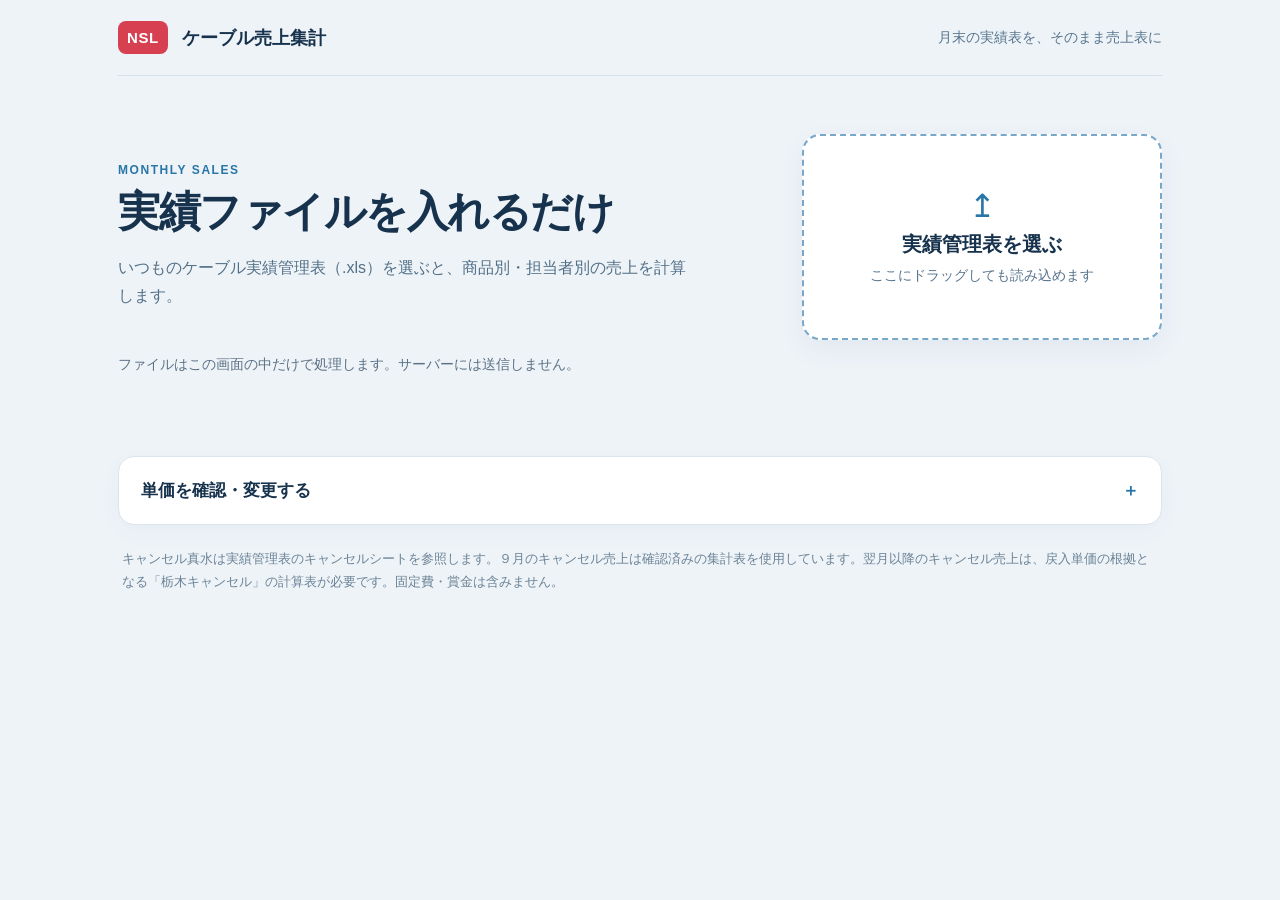
==== cable-sales/index.html @ c343bfc4 "Add cable sales calculator" ====
<!doctype html><html lang="ja"><head><meta charset="utf-8"><meta name="viewport" content="width=device-width,initial-scale=1"><meta name="theme-color" content="#17365d"><title>ケーブル売上集計</title><link rel="stylesheet" href="./style.css"></head><body>
<main class="shell">
 <header><div class="brand"><span class="mark">NSL</span><span>ケーブル売上集計</span></div><span class="header-note">月末の実績表を、そのまま売上表に</span></header>
 <section class="workspace" aria-labelledby="heading"><div class="intro"><p class="eyebrow">MONTHLY SALES</p><h1 id="heading">実績ファイルを入れるだけ</h1><p>いつものケーブル実績管理表（.xls）を選ぶと、商品別・担当者別の売上を計算します。</p></div>
  <label id="drop" class="drop"><span class="drop-icon" aria-hidden="true">↥</span><strong>実績管理表を選ぶ</strong><span>ここにドラッグしても読み込めます</span><input id="file" type="file" accept=".xls,application/vnd.ms-excel"></label>
  <div id="status" class="notice" role="status">ファイルはこの画面の中だけで処理します。サーバーには送信しません。</div>
 </section>
 <section id="results" hidden aria-live="polite"><div class="result-head"><div><p class="eyebrow" id="period"></p><h2>売上集計</h2></div><button id="download" type="button" class="primary">Excel売上表を保存</button></div>
  <div class="stats"><div class="stat"><span>営業売上（キャンセル控除後）</span><strong id="total"></strong></div><div class="stat"><span>対象の契約</span><strong id="contract-count"></strong></div></div>
  <div id="warnings" class="warning" hidden></div>
  <div class="card"><h3>営業・売上区分</h3><div class="scroll"><table><thead><tr><th>区分</th><th>戸建真水数／件数</th><th>売上</th></tr></thead><tbody id="categories"></tbody></table></div><p class="table-note">「電話・その他」は、区分別の売上と営業売上を一致させるために表示しています。キャンの売上はマイナスです。</p></div>
  <div class="card rep-card"><h3>担当者別</h3><div class="scroll"><table><thead><tr><th>担当</th><th>売上</th><th>実績</th><th>戸建真水数</th><th>キャンセル真水</th><th>OP件数</th></tr></thead><tbody id="reps"></tbody></table></div><p class="table-note">実績 ＝ 戸建真水数 − キャンセル真水。売上はキャンセル売上を控除しています。</p></div>
  <div id="cancel-breakdown" class="card rep-card" hidden><h3>９月のキャンセル内訳</h3><div class="scroll"><table><thead><tr><th>区分</th><th>件数</th><th>戻入売上</th></tr></thead><tbody><tr><th>TV</th><td>1</td><td>20,000円</td></tr><tr><th>NET</th><td>2</td><td>42,000円</td></tr><tr><th>TEL</th><td>1</td><td>6,000円</td></tr><tr><th>OP</th><td>1</td><td>4,000円</td></tr><tr><th>合計</th><td>真水3</td><td>72,000円</td></tr></tbody></table></div><p class="table-note">添付の栃木キャンセル集計表に記載された金額です。</p></div>
  <details class="card detail"><summary>商品ごとの件数・売上を見る</summary><div class="scroll"><table><thead><tr><th>商品</th><th>件数</th><th>単価</th><th>売上</th></tr></thead><tbody id="items"></tbody></table></div></details>
 </section>
 <details class="card settings"><summary>単価を確認・変更する</summary><p>初期単価は添付の「売上管理表.xlsx」の栃木PK・151行です。変更内容はこの端末に保存され、次回の集計にも使われます。</p><div id="price-list" class="price-list"></div></details>
 <p class="footnote">キャンセル真水は実績管理表のキャンセルシートを参照します。９月のキャンセル売上は確認済みの集計表を使用しています。翌月以降のキャンセル売上は、戻入単価の根拠となる「栃木キャンセル」の計算表が必要です。固定費・賞金は含みません。</p>
</main><script type="module" src="./app.js"></script></body></html>
---- cable-sales/style.css ----
:root{font-family:-apple-system,BlinkMacSystemFont,"Hiragino Kaku Gothic ProN","Noto Sans JP",Meiryo,sans-serif;color:#17324d;background:#eef3f8;font-size:16px}*{box-sizing:border-box}body{margin:0}.shell{max-width:1100px;margin:auto;padding:0 28px 70px}header{height:76px;display:flex;align-items:center;justify-content:space-between;border-bottom:1px solid #d4e1ec}.brand{display:flex;align-items:center;gap:14px;font-size:18px;font-weight:800}.mark{color:#fff;background:#d64051;border-radius:8px;padding:8px 9px;letter-spacing:.04em;font-size:15px}.header-note{color:#58758e;font-size:14px}.workspace{display:grid;grid-template-columns:1fr 360px;gap:16px 40px;align-items:center;padding:58px 0 48px}.intro h1{font-size:clamp(28px,4vw,42px);letter-spacing:-.035em;margin:8px 0 14px;line-height:1.3}.intro p:last-child{color:#527087;line-height:1.8;margin:0;max-width:570px}.eyebrow{font-size:12px;font-weight:800;letter-spacing:.13em;color:#2876a7;margin:0}.drop{display:flex;flex-direction:column;align-items:center;justify-content:center;gap:9px;text-align:center;background:#fff;border:2px dashed #78a8c9;border-radius:18px;min-height:206px;cursor:pointer;box-shadow:0 10px 26px #294c7110;transition:.2s}.drop:hover,.drop.drag{border-color:#d64051;background:#fff8f9;transform:translateY(-2px)}.drop strong{font-size:20px}.drop span:not(.drop-icon){font-size:14px;color:#58758e}.drop-icon{font-size:32px;color:#2876a7;line-height:1}.drop input{position:absolute;width:1px;height:1px;opacity:0}.drop:focus-within{outline:3px solid #75b2e8}.notice{grid-column:1/-1;color:#5c7185;font-size:14px;min-height:22px}.notice.ok{color:#125c55}.notice.error{color:#b02538;font-weight:700}.result-head{display:flex;justify-content:space-between;align-items:end;gap:20px;margin:0 0 20px}.result-head h2{font-size:27px;margin:5px 0 0}.primary{background:#d64051;border:0;border-radius:10px;color:#fff;font:inherit;font-weight:800;padding:15px 22px;cursor:pointer;box-shadow:0 5px 13px #ae294044}.primary:hover{background:#bd2e40}.stats{display:grid;grid-template-columns:2fr 1fr;gap:16px;margin-bottom:20px}.stat{background:#17365d;color:#fff;border-radius:16px;padding:24px 28px;display:flex;flex-direction:column;gap:9px}.stat:nth-child(2){background:#2674a7}.stat span{font-size:14px;opacity:.85}.stat strong{font-size:clamp(26px,3vw,38px);font-variant-numeric:tabular-nums}.grids{display:grid;grid-template-columns:1fr 1fr;gap:16px}.card{background:#fff;border:1px solid #dbe5ed;border-radius:16px;padding:22px;box-shadow:0 8px 23px #294c7109}.card h3{margin:0 0 13px;font-size:18px}table{border-collapse:collapse;width:100%;font-variant-numeric:tabular-nums}th,td{padding:12px 8px;border-bottom:1px solid #e6edf3;font-weight:500;text-align:right;white-space:nowrap}th:first-child{text-align:left}thead th{color:#638098;font-size:13px;font-weight:700}tbody tr:last-child th,tbody tr:last-child td{border-bottom:0}.warning{background:#fff0d7;color:#745012;border-radius:10px;padding:14px 18px;margin:0 0 18px;line-height:1.5}.detail{margin-top:16px}.detail summary,.settings summary{font-size:17px;font-weight:800;cursor:pointer;list-style:none}.detail summary:after,.settings summary:after{content:'＋';float:right;color:#2876a7}.detail[open] summary:after,.settings[open] summary:after{content:'−'}.detail .scroll{overflow-x:auto;margin-top:18px}.settings{margin-top:30px}.settings p{color:#58758e;font-size:14px;line-height:1.7}.price-list{display:grid;grid-template-columns:1fr 1fr;gap:1px 28px;max-height:420px;overflow:auto}.price-row{display:flex;justify-content:space-between;align-items:center;gap:16px;padding:9px 0;border-bottom:1px solid #e6edf3;font-size:14px}.price-row>span:first-child{display:flex;flex-direction:column;line-height:1.4;min-width:0}.price-row small{color:#7290a6;font-size:12px}.price-input{white-space:nowrap}.price-input input{width:100px;border:1px solid #bdceda;border-radius:8px;padding:8px;font:inherit;text-align:right}.footnote{font-size:13px;color:#6b8396;line-height:1.8;margin:22px 4px}@media(max-width:750px){.shell{padding:0 17px 48px}header{height:64px}.header-note{display:none}.workspace{grid-template-columns:1fr;padding:32px 0}.drop{min-height:160px}.result-head{align-items:stretch;flex-direction:column}.primary{width:100%}.grids,.price-list{grid-template-columns:1fr}.stats{gap:9px}.stat{padding:18px}.stat strong{font-size:24px}.card{padding:17px}th,td{font-size:14px;padding:11px 4px}}
.card+.card{margin-top:16px}.scroll{overflow-x:auto}.table-note{color:#6b8396;font-size:13px;line-height:1.6;margin:13px 0 0}.rep-card{margin-top:16px}.rep-card table{min-width:720px}@media(max-width:750px){.rep-card table{min-width:720px}}
.primary:disabled{background:#97aaba;box-shadow:none;cursor:not-allowed}
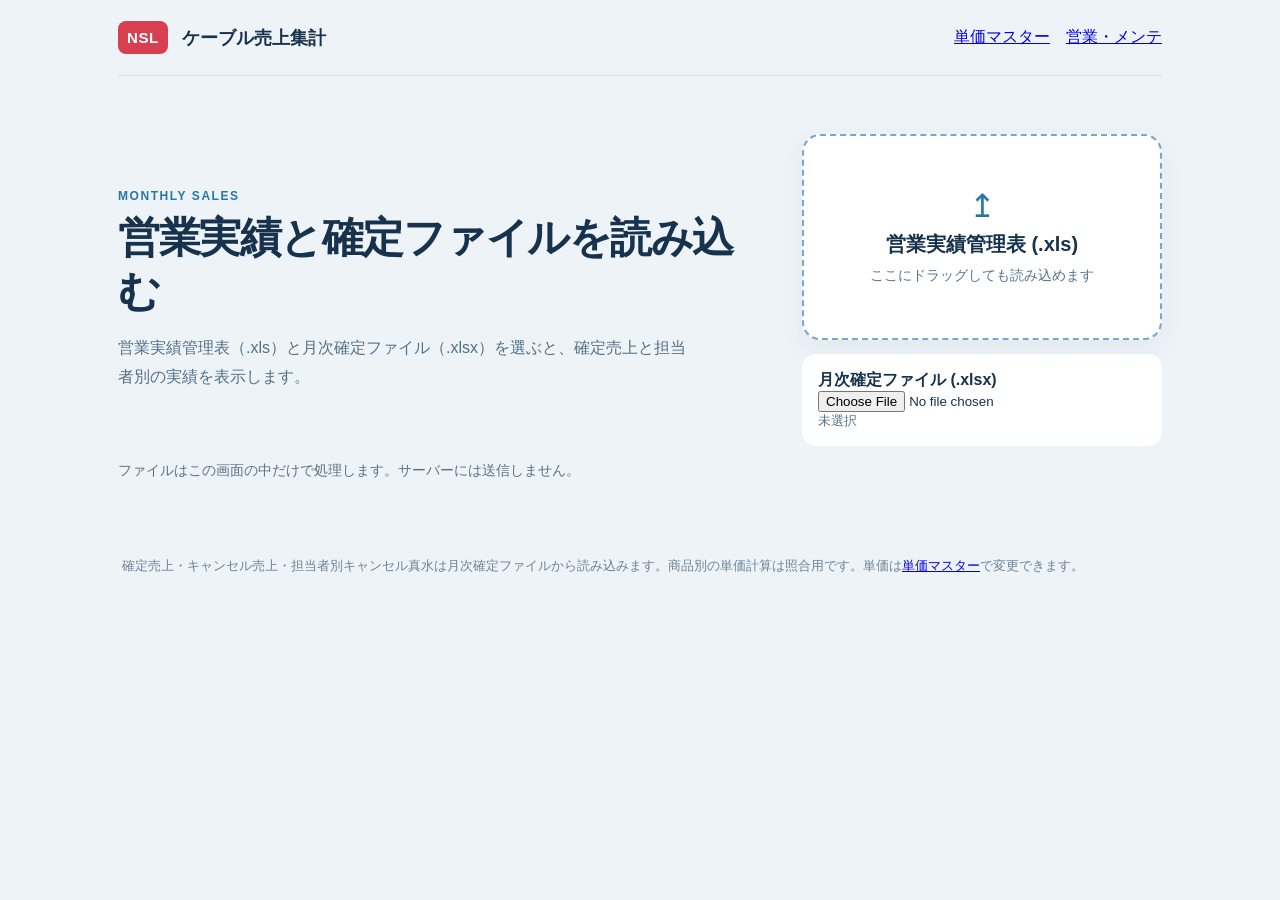
==== commit cef37a76: "Use confirmed sales and cancellation data; add price master" ====
--- a/cable-sales/index.html
+++ b/cable-sales/index.html
@@ -1,18 +1,17 @@
 <!doctype html><html lang="ja"><head><meta charset="utf-8"><meta name="viewport" content="width=device-width,initial-scale=1"><meta name="theme-color" content="#17365d"><title>ケーブル売上集計</title><link rel="stylesheet" href="./style.css"></head><body>
 <main class="shell">
- <header><div class="brand"><span class="mark">NSL</span><span>ケーブル売上集計</span></div><span class="header-note">月末の実績表を、そのまま売上表に</span></header>
- <section class="workspace" aria-labelledby="heading"><div class="intro"><p class="eyebrow">MONTHLY SALES</p><h1 id="heading">実績ファイルを入れるだけ</h1><p>いつものケーブル実績管理表（.xls）を選ぶと、商品別・担当者別の売上を計算します。</p></div>
-  <label id="drop" class="drop"><span class="drop-icon" aria-hidden="true">↥</span><strong>実績管理表を選ぶ</strong><span>ここにドラッグしても読み込めます</span><input id="file" type="file" accept=".xls,application/vnd.ms-excel"></label>
+ <header><div class="brand"><span class="mark">NSL</span><span>ケーブル売上集計</span></div><nav><a href="./price-master/">単価マスター</a>　<a href="./pkone/">営業・メンテ</a></nav></header>
+ <section class="workspace" aria-labelledby="heading"><div class="intro"><p class="eyebrow">MONTHLY SALES</p><h1 id="heading">営業実績と確定ファイルを読み込む</h1><p>営業実績管理表（.xls）と月次確定ファイル（.xlsx）を選ぶと、確定売上と担当者別の実績を表示します。</p></div>
+  <div><label id="drop" class="drop"><span class="drop-icon" aria-hidden="true">↥</span><strong>営業実績管理表 (.xls)</strong><span>ここにドラッグしても読み込めます</span><input id="file" type="file" accept=".xls,application/vnd.ms-excel"></label><label class="input-card" style="display:block;margin-top:14px;padding:16px;background:white;border-radius:14px"><strong>月次確定ファイル (.xlsx)</strong><input id="confirmed" type="file" accept=".xlsx"><span id="confirmed-name" style="display:block;color:#58758e;font-size:13px">未選択</span></label></div>
   <div id="status" class="notice" role="status">ファイルはこの画面の中だけで処理します。サーバーには送信しません。</div>
  </section>
  <section id="results" hidden aria-live="polite"><div class="result-head"><div><p class="eyebrow" id="period"></p><h2>売上集計</h2></div><button id="download" type="button" class="primary">Excel売上表を保存</button></div>
-  <div class="stats"><div class="stat"><span>営業売上（キャンセル控除後）</span><strong id="total"></strong></div><div class="stat"><span>対象の契約</span><strong id="contract-count"></strong></div></div>
+  <div class="stats"><div class="stat"><span>確定ファイルの営業売上（キャンセル控除後）</span><strong id="total"></strong></div><div class="stat"><span>対象の契約</span><strong id="contract-count"></strong></div></div>
   <div id="warnings" class="warning" hidden></div>
-  <div class="card"><h3>営業・売上区分</h3><div class="scroll"><table><thead><tr><th>区分</th><th>戸建真水数／件数</th><th>売上</th></tr></thead><tbody id="categories"></tbody></table></div><p class="table-note">「電話・その他」は、区分別の売上と営業売上を一致させるために表示しています。キャンの売上はマイナスです。</p></div>
-  <div class="card rep-card"><h3>担当者別</h3><div class="scroll"><table><thead><tr><th>担当</th><th>売上</th><th>実績</th><th>戸建真水数</th><th>キャンセル真水</th><th>OP件数</th></tr></thead><tbody id="reps"></tbody></table></div><p class="table-note">実績 ＝ 戸建真水数 − キャンセル真水。売上はキャンセル売上を控除しています。</p></div>
-  <div id="cancel-breakdown" class="card rep-card" hidden><h3>９月のキャンセル内訳</h3><div class="scroll"><table><thead><tr><th>区分</th><th>件数</th><th>戻入売上</th></tr></thead><tbody><tr><th>TV</th><td>1</td><td>20,000円</td></tr><tr><th>NET</th><td>2</td><td>42,000円</td></tr><tr><th>TEL</th><td>1</td><td>6,000円</td></tr><tr><th>OP</th><td>1</td><td>4,000円</td></tr><tr><th>合計</th><td>真水3</td><td>72,000円</td></tr></tbody></table></div><p class="table-note">添付の栃木キャンセル集計表に記載された金額です。</p></div>
-  <details class="card detail"><summary>商品ごとの件数・売上を見る</summary><div class="scroll"><table><thead><tr><th>商品</th><th>件数</th><th>単価</th><th>売上</th></tr></thead><tbody id="items"></tbody></table></div></details>
+  <div class="card"><h3>営業・売上区分</h3><div class="scroll"><table><thead><tr><th>区分</th><th>戸建真水数／件数</th><th>確定売上</th></tr></thead><tbody id="categories"></tbody></table></div><p class="table-note">確定ファイルの「実績」シートを使用しています。キャンセル売上は一度だけ控除します。</p></div>
+  <div class="card rep-card"><h3>担当者別</h3><div class="scroll"><table><thead><tr><th>担当</th><th>売上</th><th>実績</th><th>戸建真水数</th><th>キャンセル真水</th><th>OP件数</th></tr></thead><tbody id="reps"></tbody></table></div><p class="table-note">実績 ＝ 実績表の戸建真水数 − 確定表のキャンセル真水。担当者売上には固定費と未配賦調整額を含みません。</p></div>
+  <div id="cancel-breakdown" class="card rep-card"><h3>確定ファイルのキャンセル</h3><div class="scroll"><table><thead><tr><th>担当者</th><th>キャンセル真水</th><th>戻入売上</th></tr></thead><tbody id="cancel-rows"></tbody></table></div></div>
+  <details class="card detail"><summary>商品ごとの単価参考計算を見る</summary><div class="scroll"><table><thead><tr><th>商品</th><th>件数</th><th>単価</th><th>参考売上</th></tr></thead><tbody id="items"></tbody></table></div></details>
  </section>
- <details class="card settings"><summary>単価を確認・変更する</summary><p>初期単価は添付の「売上管理表.xlsx」の栃木PK・151行です。変更内容はこの端末に保存され、次回の集計にも使われます。</p><div id="price-list" class="price-list"></div></details>
- <p class="footnote">キャンセル真水は実績管理表のキャンセルシートを参照します。９月のキャンセル売上は確認済みの集計表を使用しています。翌月以降のキャンセル売上は、戻入単価の根拠となる「栃木キャンセル」の計算表が必要です。固定費・賞金は含みません。</p>
-</main><script type="module" src="./app.js"></script></body></html>
+ <p class="footnote">確定売上・キャンセル売上・担当者別キャンセル真水は月次確定ファイルから読み込みます。商品別の単価計算は照合用です。単価は<a href="./price-master/">単価マスター</a>で変更できます。</p>
+</main><script src="./pkone/jszip.min.js"></script><script type="module" src="./app.js"></script></body></html>
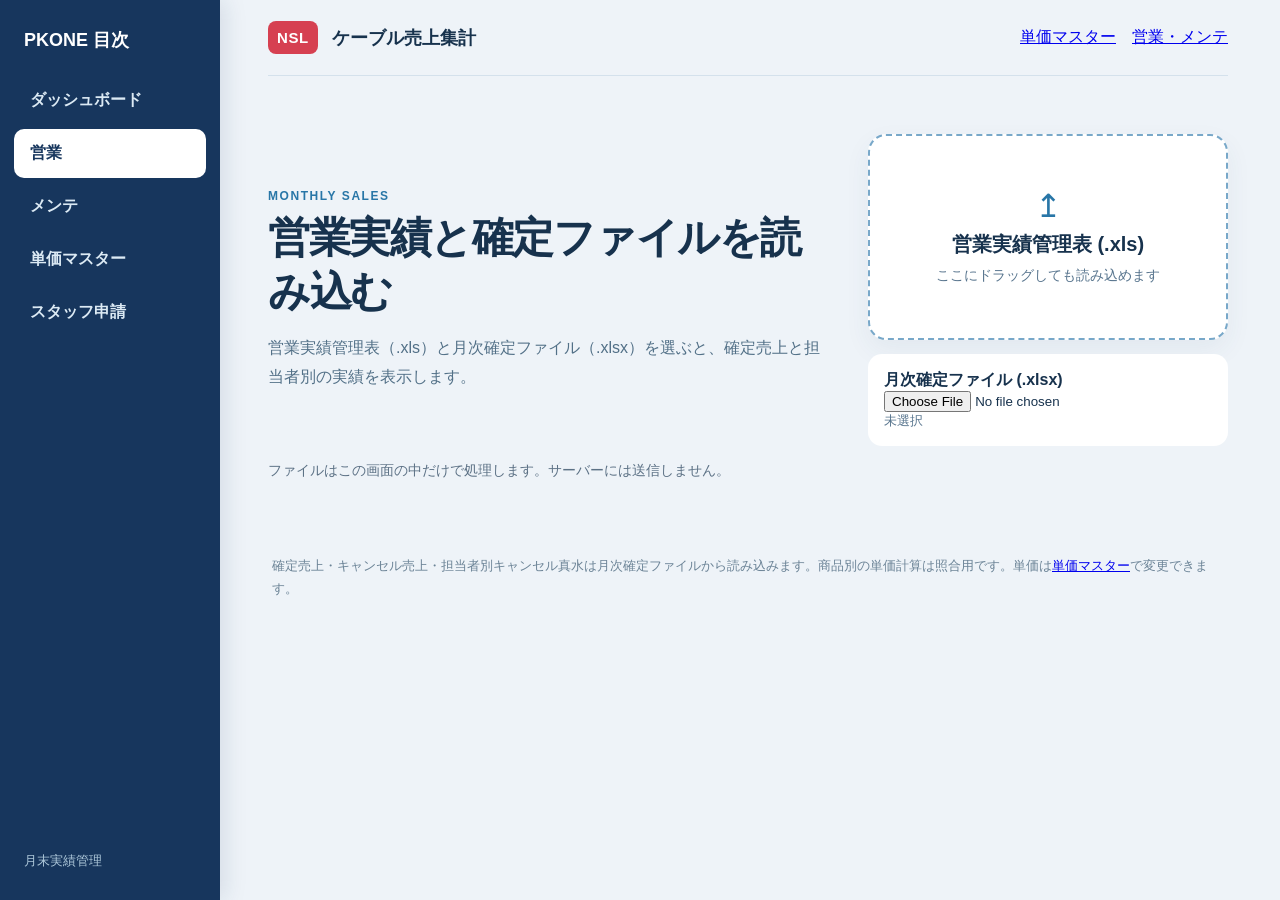
==== commit 59a95377: "Unify staff names and add shared sidebar navigation" ====
--- a/cable-sales/index.html
+++ b/cable-sales/index.html
@@ -1,4 +1,4 @@
-<!doctype html><html lang="ja"><head><meta charset="utf-8"><meta name="viewport" content="width=device-width,initial-scale=1"><meta name="theme-color" content="#17365d"><title>ケーブル売上集計</title><link rel="stylesheet" href="./style.css"></head><body>
+<!doctype html><html lang="ja"><head><meta charset="utf-8"><meta name="viewport" content="width=device-width,initial-scale=1"><meta name="theme-color" content="#17365d"><title>ケーブル売上集計</title><link rel="stylesheet" href="./style.css"><link rel="stylesheet" href="./sidebar.css"></head><body>
 <main class="shell">
  <header><div class="brand"><span class="mark">NSL</span><span>ケーブル売上集計</span></div><nav><a href="./price-master/">単価マスター</a>　<a href="./pkone/">営業・メンテ</a></nav></header>
  <section class="workspace" aria-labelledby="heading"><div class="intro"><p class="eyebrow">MONTHLY SALES</p><h1 id="heading">営業実績と確定ファイルを読み込む</h1><p>営業実績管理表（.xls）と月次確定ファイル（.xlsx）を選ぶと、確定売上と担当者別の実績を表示します。</p></div>
@@ -9,9 +9,9 @@
   <div class="stats"><div class="stat"><span>確定ファイルの営業売上（キャンセル控除後）</span><strong id="total"></strong></div><div class="stat"><span>対象の契約</span><strong id="contract-count"></strong></div></div>
   <div id="warnings" class="warning" hidden></div>
   <div class="card"><h3>営業・売上区分</h3><div class="scroll"><table><thead><tr><th>区分</th><th>戸建真水数／件数</th><th>確定売上</th></tr></thead><tbody id="categories"></tbody></table></div><p class="table-note">確定ファイルの「実績」シートを使用しています。キャンセル売上は一度だけ控除します。</p></div>
-  <div class="card rep-card"><h3>担当者別</h3><div class="scroll"><table><thead><tr><th>担当</th><th>売上</th><th>実績</th><th>戸建真水数</th><th>キャンセル真水</th><th>OP件数</th></tr></thead><tbody id="reps"></tbody></table></div><p class="table-note">実績 ＝ 実績表の戸建真水数 − 確定表のキャンセル真水。担当者売上には固定費と未配賦調整額を含みません。</p></div>
+  <div class="card rep-card"><h3>担当者別</h3><div class="scroll"><table><thead><tr><th>担当</th><th>確定ファイルの担当売上</th><th>実績</th><th>戸建真水数</th><th>キャンセル真水</th><th>OP件数</th></tr></thead><tbody id="reps"></tbody></table></div><p class="table-note">1人1行に統一しています。実績 ＝ 実績表の戸建真水数 − 確定表のキャンセル真水。担当者売上には固定費と未配賦調整額を含みません。</p></div>
   <div id="cancel-breakdown" class="card rep-card"><h3>確定ファイルのキャンセル</h3><div class="scroll"><table><thead><tr><th>担当者</th><th>キャンセル真水</th><th>戻入売上</th></tr></thead><tbody id="cancel-rows"></tbody></table></div></div>
   <details class="card detail"><summary>商品ごとの単価参考計算を見る</summary><div class="scroll"><table><thead><tr><th>商品</th><th>件数</th><th>単価</th><th>参考売上</th></tr></thead><tbody id="items"></tbody></table></div></details>
  </section>
  <p class="footnote">確定売上・キャンセル売上・担当者別キャンセル真水は月次確定ファイルから読み込みます。商品別の単価計算は照合用です。単価は<a href="./price-master/">単価マスター</a>で変更できます。</p>
-</main><script src="./pkone/jszip.min.js"></script><script type="module" src="./app.js"></script></body></html>
+</main><script src="./pkone/jszip.min.js"></script><script type="module" src="./app.js"></script><script src="./sidebar.js"></script></body></html>
--- a/cable-sales/sidebar.css
+++ b/cable-sales/sidebar.css
@@ -0,0 +1 @@
+.side-menu{position:fixed;inset:0 auto 0 0;width:220px;background:#17365d;color:white;padding:28px 14px;z-index:20;display:flex;flex-direction:column;box-shadow:4px 0 22px #17365d20}.side-menu .side-title{font-size:18px;font-weight:800;margin:0 10px 22px}.side-menu a{display:block;color:#dceaf4;text-decoration:none;font-weight:700;padding:14px 16px;border-radius:10px;margin:2px 0}.side-menu a:hover,.side-menu a[aria-current="page"]{background:#fff;color:#17365d}.side-menu small{margin:auto 10px 2px;color:#aec8da}.side-toggle{display:none}.shell{margin-left:240px;margin-right:24px;max-width:min(1100px,calc(100vw - 264px))}html{scroll-behavior:smooth}#maintenance{scroll-margin-top:20px}@media(max-width:900px){.side-menu{transform:translateX(-100%);transition:transform .2s}.side-menu.open{transform:translateX(0)}.side-toggle{display:block;position:fixed;right:14px;top:12px;z-index:25;border:0;border-radius:9px;background:#17365d;color:#fff;padding:10px 15px;font:inherit;font-weight:700}.shell{margin:0 auto;max-width:100%;padding-top:48px}.side-menu small{margin-top:auto}}
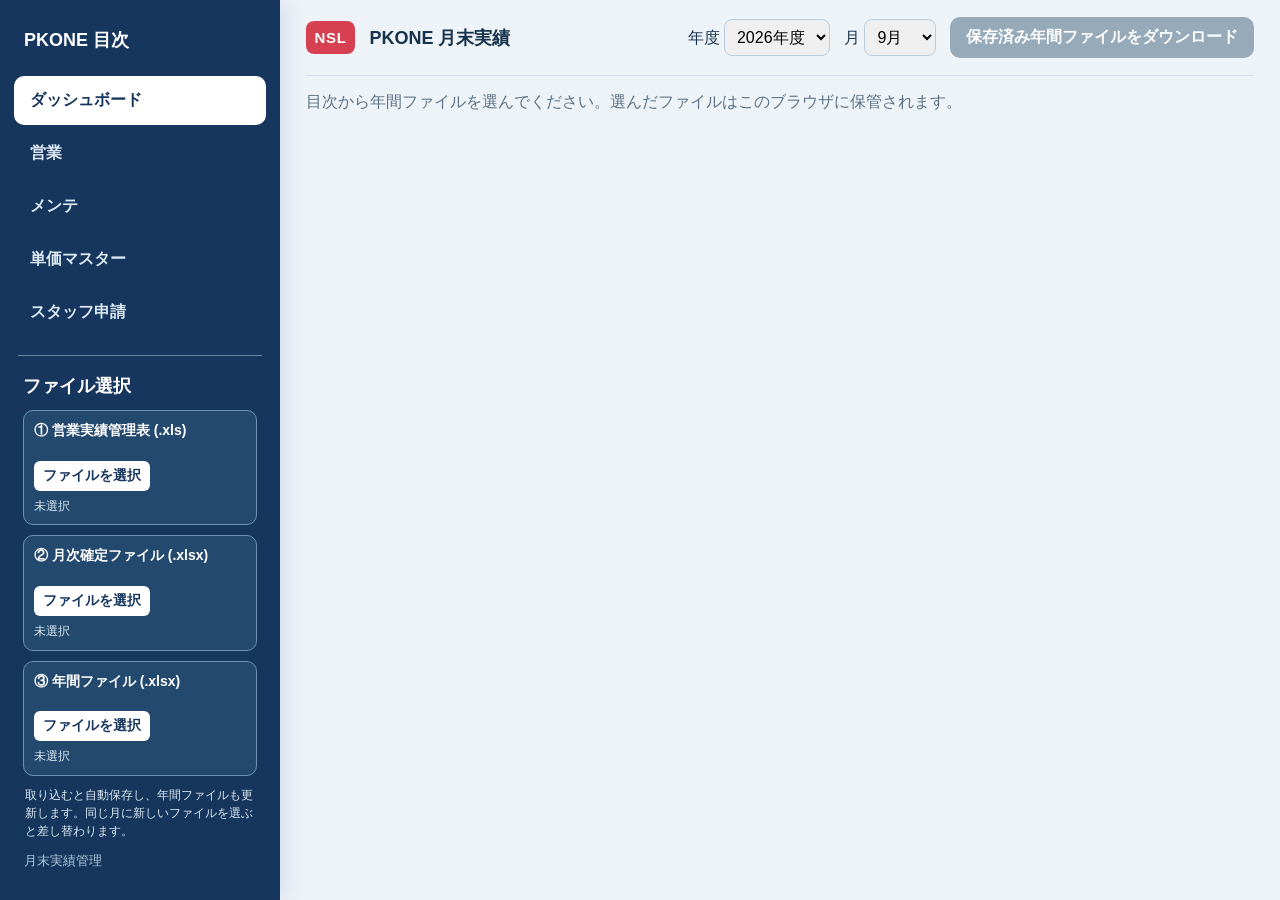
==== commit c1712cf9: "Restore PKONE dashboard navigation and local price import" ====
--- a/cable-sales/index.html
+++ b/cable-sales/index.html
@@ -1,17 +1 @@
-<!doctype html><html lang="ja"><head><meta charset="utf-8"><meta name="viewport" content="width=device-width,initial-scale=1"><meta name="theme-color" content="#17365d"><title>ケーブル売上集計</title><link rel="stylesheet" href="./style.css"><link rel="stylesheet" href="./sidebar.css"></head><body>
-<main class="shell">
- <header><div class="brand"><span class="mark">NSL</span><span>ケーブル売上集計</span></div><nav><a href="./price-master/">単価マスター</a>　<a href="./pkone/">営業・メンテ</a></nav></header>
- <section class="workspace" aria-labelledby="heading"><div class="intro"><p class="eyebrow">MONTHLY SALES</p><h1 id="heading">営業実績と確定ファイルを読み込む</h1><p>営業実績管理表（.xls）と月次確定ファイル（.xlsx）を選ぶと、確定売上と担当者別の実績を表示します。</p></div>
-  <div><label id="drop" class="drop"><span class="drop-icon" aria-hidden="true">↥</span><strong>営業実績管理表 (.xls)</strong><span>ここにドラッグしても読み込めます</span><input id="file" type="file" accept=".xls,application/vnd.ms-excel"></label><label class="input-card" style="display:block;margin-top:14px;padding:16px;background:white;border-radius:14px"><strong>月次確定ファイル (.xlsx)</strong><input id="confirmed" type="file" accept=".xlsx"><span id="confirmed-name" style="display:block;color:#58758e;font-size:13px">未選択</span></label></div>
-  <div id="status" class="notice" role="status">ファイルはこの画面の中だけで処理します。サーバーには送信しません。</div>
- </section>
- <section id="results" hidden aria-live="polite"><div class="result-head"><div><p class="eyebrow" id="period"></p><h2>売上集計</h2></div><button id="download" type="button" class="primary">Excel売上表を保存</button></div>
-  <div class="stats"><div class="stat"><span>確定ファイルの営業売上（キャンセル控除後）</span><strong id="total"></strong></div><div class="stat"><span>対象の契約</span><strong id="contract-count"></strong></div></div>
-  <div id="warnings" class="warning" hidden></div>
-  <div class="card"><h3>営業・売上区分</h3><div class="scroll"><table><thead><tr><th>区分</th><th>戸建真水数／件数</th><th>確定売上</th></tr></thead><tbody id="categories"></tbody></table></div><p class="table-note">確定ファイルの「実績」シートを使用しています。キャンセル売上は一度だけ控除します。</p></div>
-  <div class="card rep-card"><h3>担当者別</h3><div class="scroll"><table><thead><tr><th>担当</th><th>確定ファイルの担当売上</th><th>実績</th><th>戸建真水数</th><th>キャンセル真水</th><th>OP件数</th></tr></thead><tbody id="reps"></tbody></table></div><p class="table-note">1人1行に統一しています。実績 ＝ 実績表の戸建真水数 − 確定表のキャンセル真水。担当者売上には固定費と未配賦調整額を含みません。</p></div>
-  <div id="cancel-breakdown" class="card rep-card"><h3>確定ファイルのキャンセル</h3><div class="scroll"><table><thead><tr><th>担当者</th><th>キャンセル真水</th><th>戻入売上</th></tr></thead><tbody id="cancel-rows"></tbody></table></div></div>
-  <details class="card detail"><summary>商品ごとの単価参考計算を見る</summary><div class="scroll"><table><thead><tr><th>商品</th><th>件数</th><th>単価</th><th>参考売上</th></tr></thead><tbody id="items"></tbody></table></div></details>
- </section>
- <p class="footnote">確定売上・キャンセル売上・担当者別キャンセル真水は月次確定ファイルから読み込みます。商品別の単価計算は照合用です。単価は<a href="./price-master/">単価マスター</a>で変更できます。</p>
-</main><script src="./pkone/jszip.min.js"></script><script type="module" src="./app.js"></script><script src="./sidebar.js"></script></body></html>
+<!doctype html><html lang="ja"><head><meta charset="utf-8"><meta name="viewport" content="width=device-width,initial-scale=1"><meta http-equiv="refresh" content="0;url=./pkone/"><title>PKONE 月末実績</title></head><body><p><a href="./pkone/">PKONE 月末実績を開く</a></p></body></html>
